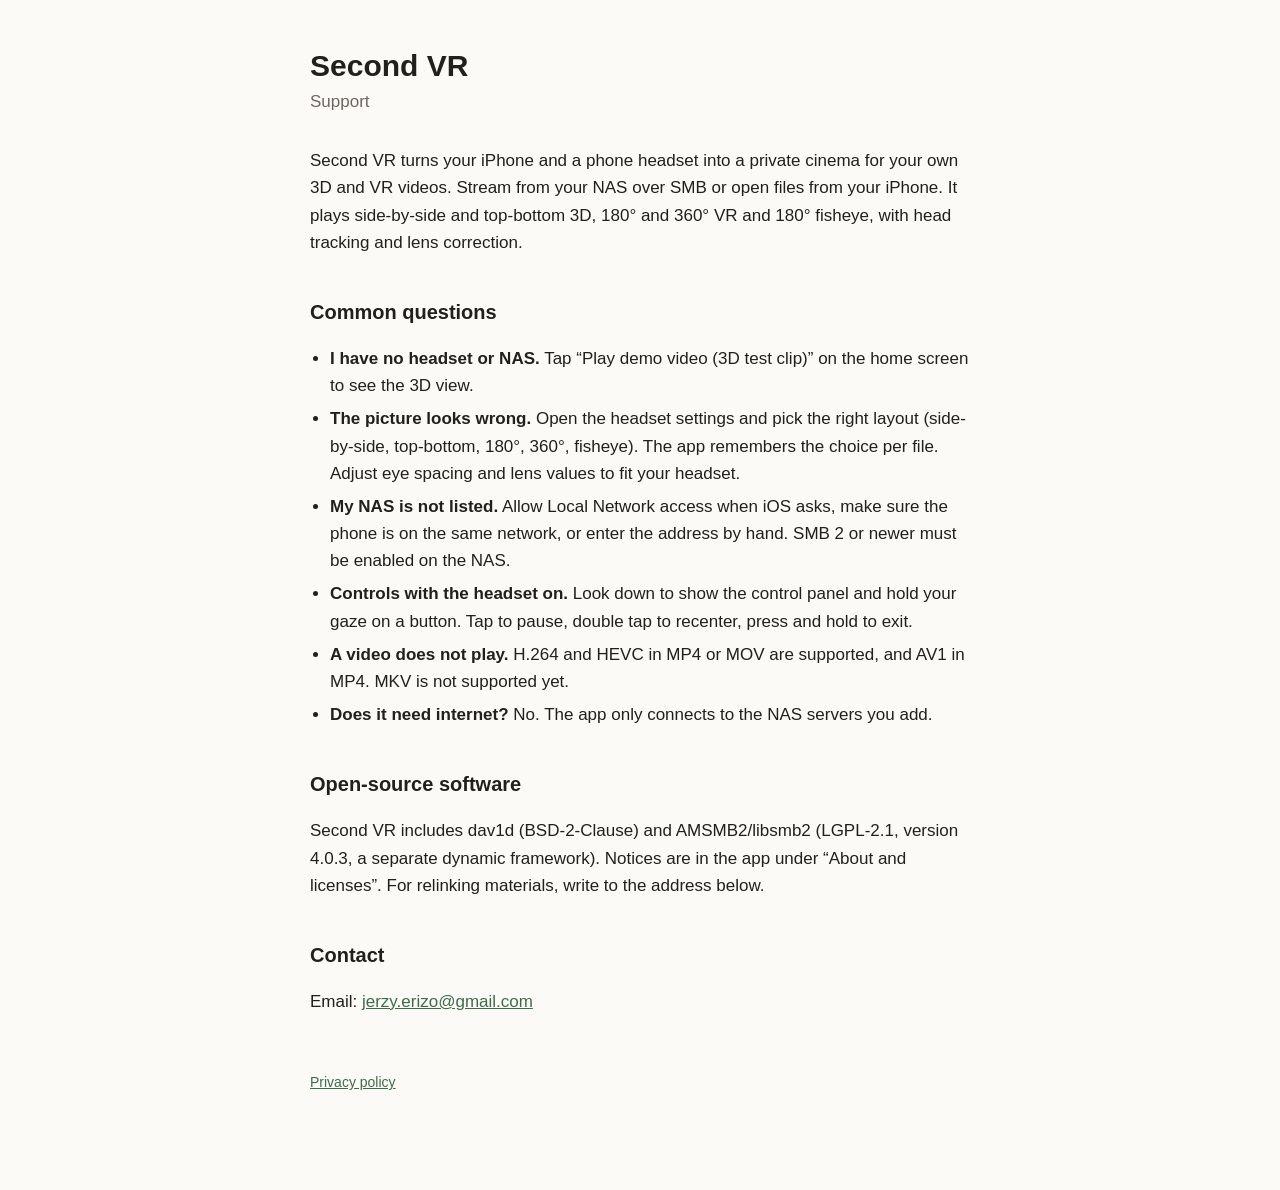
==== index.html @ 11bb1075 "Second VR support and privacy pages Co-Authored-By: Claude Sonnet 5.5 <noreply@anthropic.com>" ====
<!DOCTYPE html>
<html lang="en">
<head>
<meta charset="utf-8">
<meta name="viewport" content="width=device-width, initial-scale=1">
<title>Second VR — Support</title>
<link rel="stylesheet" href="style.css">
</head>
<body>
<main>
  <h1>Second VR</h1>
  <p class="sub">Support</p>

  <p>Second VR turns your iPhone and a phone headset into a private cinema for your own
  3D and VR videos. Stream from your NAS over SMB or open files from your iPhone. It plays
  side-by-side and top-bottom 3D, 180° and 360° VR and 180° fisheye, with head tracking and
  lens correction.</p>

  <h2>Common questions</h2>
  <ul>
    <li><strong>I have no headset or NAS.</strong> Tap “Play demo video (3D test clip)” on the
    home screen to see the 3D view.</li>
    <li><strong>The picture looks wrong.</strong> Open the headset settings and pick the right
    layout (side-by-side, top-bottom, 180°, 360°, fisheye). The app remembers the choice per
    file. Adjust eye spacing and lens values to fit your headset.</li>
    <li><strong>My NAS is not listed.</strong> Allow Local Network access when iOS asks, make
    sure the phone is on the same network, or enter the address by hand. SMB 2 or newer must
    be enabled on the NAS.</li>
    <li><strong>Controls with the headset on.</strong> Look down to show the control panel and
    hold your gaze on a button. Tap to pause, double tap to recenter, press and hold to
    exit.</li>
    <li><strong>A video does not play.</strong> H.264 and HEVC in MP4 or MOV are supported, and
    AV1 in MP4. MKV is not supported yet.</li>
    <li><strong>Does it need internet?</strong> No. The app only connects to the NAS servers
    you add.</li>
  </ul>

  <h2>Open-source software</h2>
  <p>Second VR includes dav1d (BSD-2-Clause) and AMSMB2/libsmb2 (LGPL-2.1, version 4.0.3,
  a separate dynamic framework). Notices are in the app under “About and licenses”. For
  relinking materials, write to the address below.</p>

  <h2>Contact</h2>
  <p>Email: <a href="mailto:jerzy.erizo@gmail.com">jerzy.erizo@gmail.com</a></p>

  <footer><a href="privacy.html">Privacy policy</a></footer>
</main>
</body>
</html>
---- style.css ----
:root {
  --bg: #fbfaf7;
  --fg: #22201c;
  --muted: #6b675f;
  --rule: #e4e0d8;
  --accent: #3f6b4a;
}
@media (prefers-color-scheme: dark) {
  :root {
    --bg: #141714;
    --fg: #ece8e0;
    --muted: #9c978d;
    --rule: #2b2f2b;
    --accent: #9ec9a8;
  }
}
* { box-sizing: border-box; }
body {
  margin: 0;
  padding: 48px 16px 96px;
  background: var(--bg);
  color: var(--fg);
  font: 17px/1.6 -apple-system, BlinkMacSystemFont, "Segoe UI", Roboto, sans-serif;
}
main { max-width: 660px; margin: 0 auto; }
h1 { font-size: 30px; line-height: 1.2; margin: 0 0 4px; }
h2 { font-size: 20px; margin: 40px 0 8px; }
.sub { color: var(--muted); margin: 0 0 32px; }
a { color: var(--accent); }
hr { border: 0; border-top: 1px solid var(--rule); margin: 48px 0; }
ul { padding-left: 20px; }
li { margin: 6px 0; }
footer { margin-top: 56px; color: var(--muted); font-size: 14px; }
.lang { color: var(--muted); font-size: 13px; letter-spacing: 0.08em; text-transform: uppercase; margin-top: 48px; }

.small { font-size: 0.85em; color: #666; }
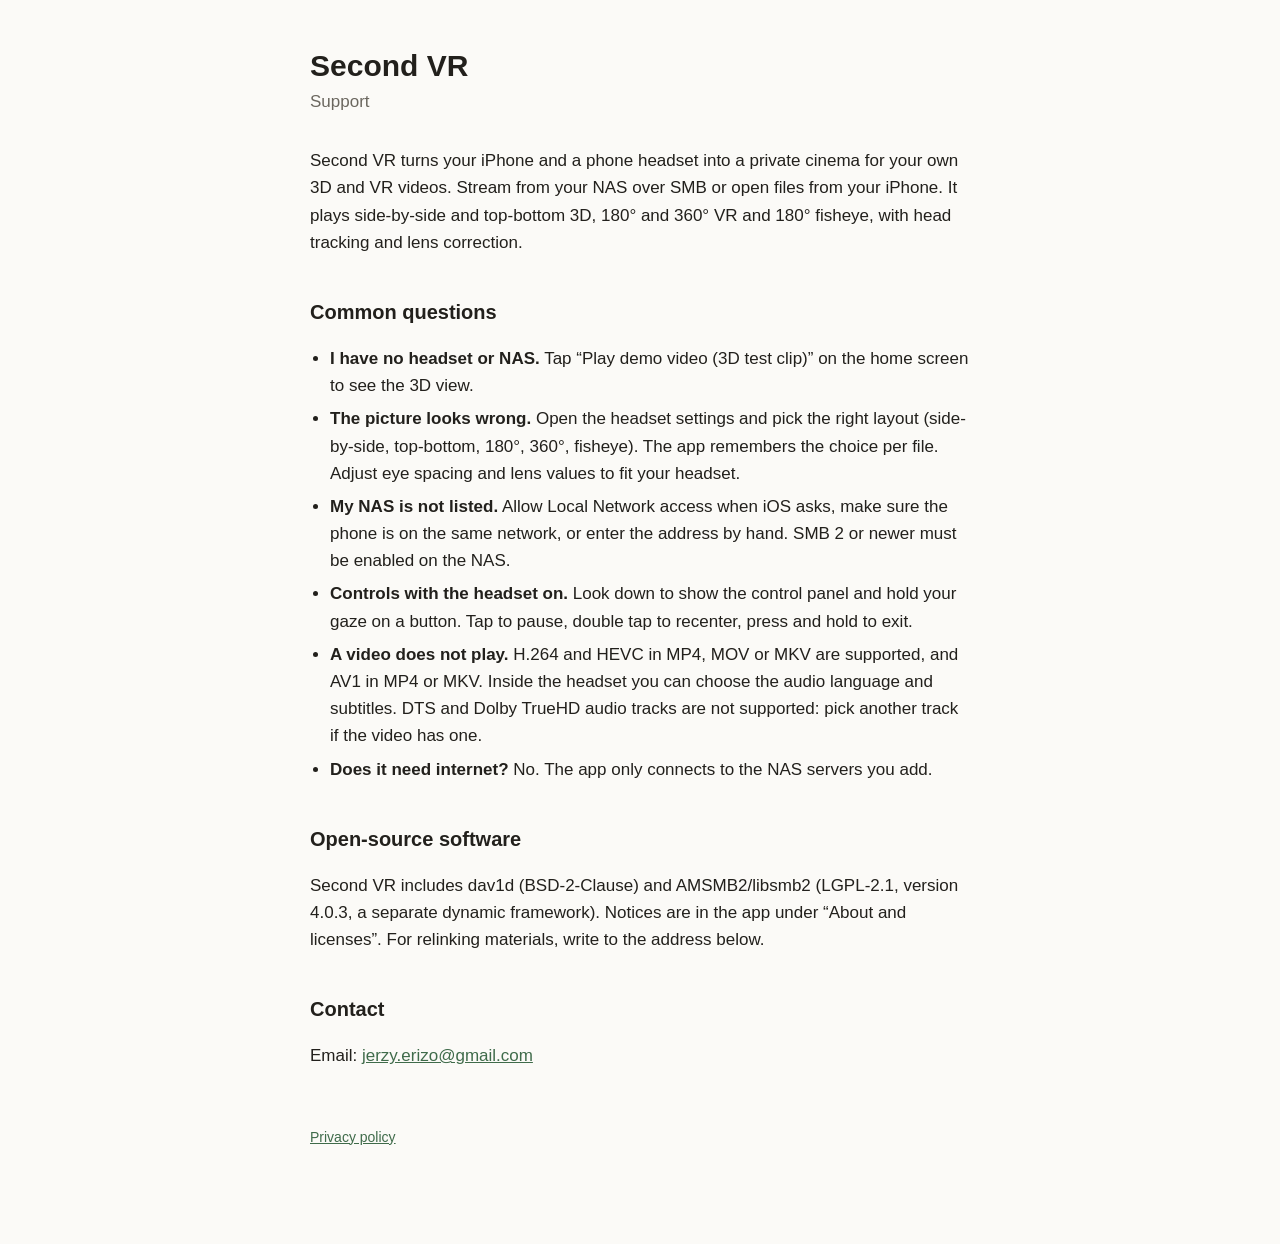
==== commit 0e151c61: "Support page: MKV is supported from version 1.2.0 Also say that DTS and Dolby TrueHD audio tracks ar" ====
--- a/index.html
+++ b/index.html
@@ -29,8 +29,9 @@
     <li><strong>Controls with the headset on.</strong> Look down to show the control panel and
     hold your gaze on a button. Tap to pause, double tap to recenter, press and hold to
     exit.</li>
-    <li><strong>A video does not play.</strong> H.264 and HEVC in MP4 or MOV are supported, and
-    AV1 in MP4. MKV is not supported yet.</li>
+    <li><strong>A video does not play.</strong> H.264 and HEVC in MP4, MOV or MKV are supported, and
+    AV1 in MP4 or MKV. Inside the headset you can choose the audio language and subtitles. DTS and
+    Dolby TrueHD audio tracks are not supported: pick another track if the video has one.</li>
     <li><strong>Does it need internet?</strong> No. The app only connects to the NAS servers
     you add.</li>
   </ul>
